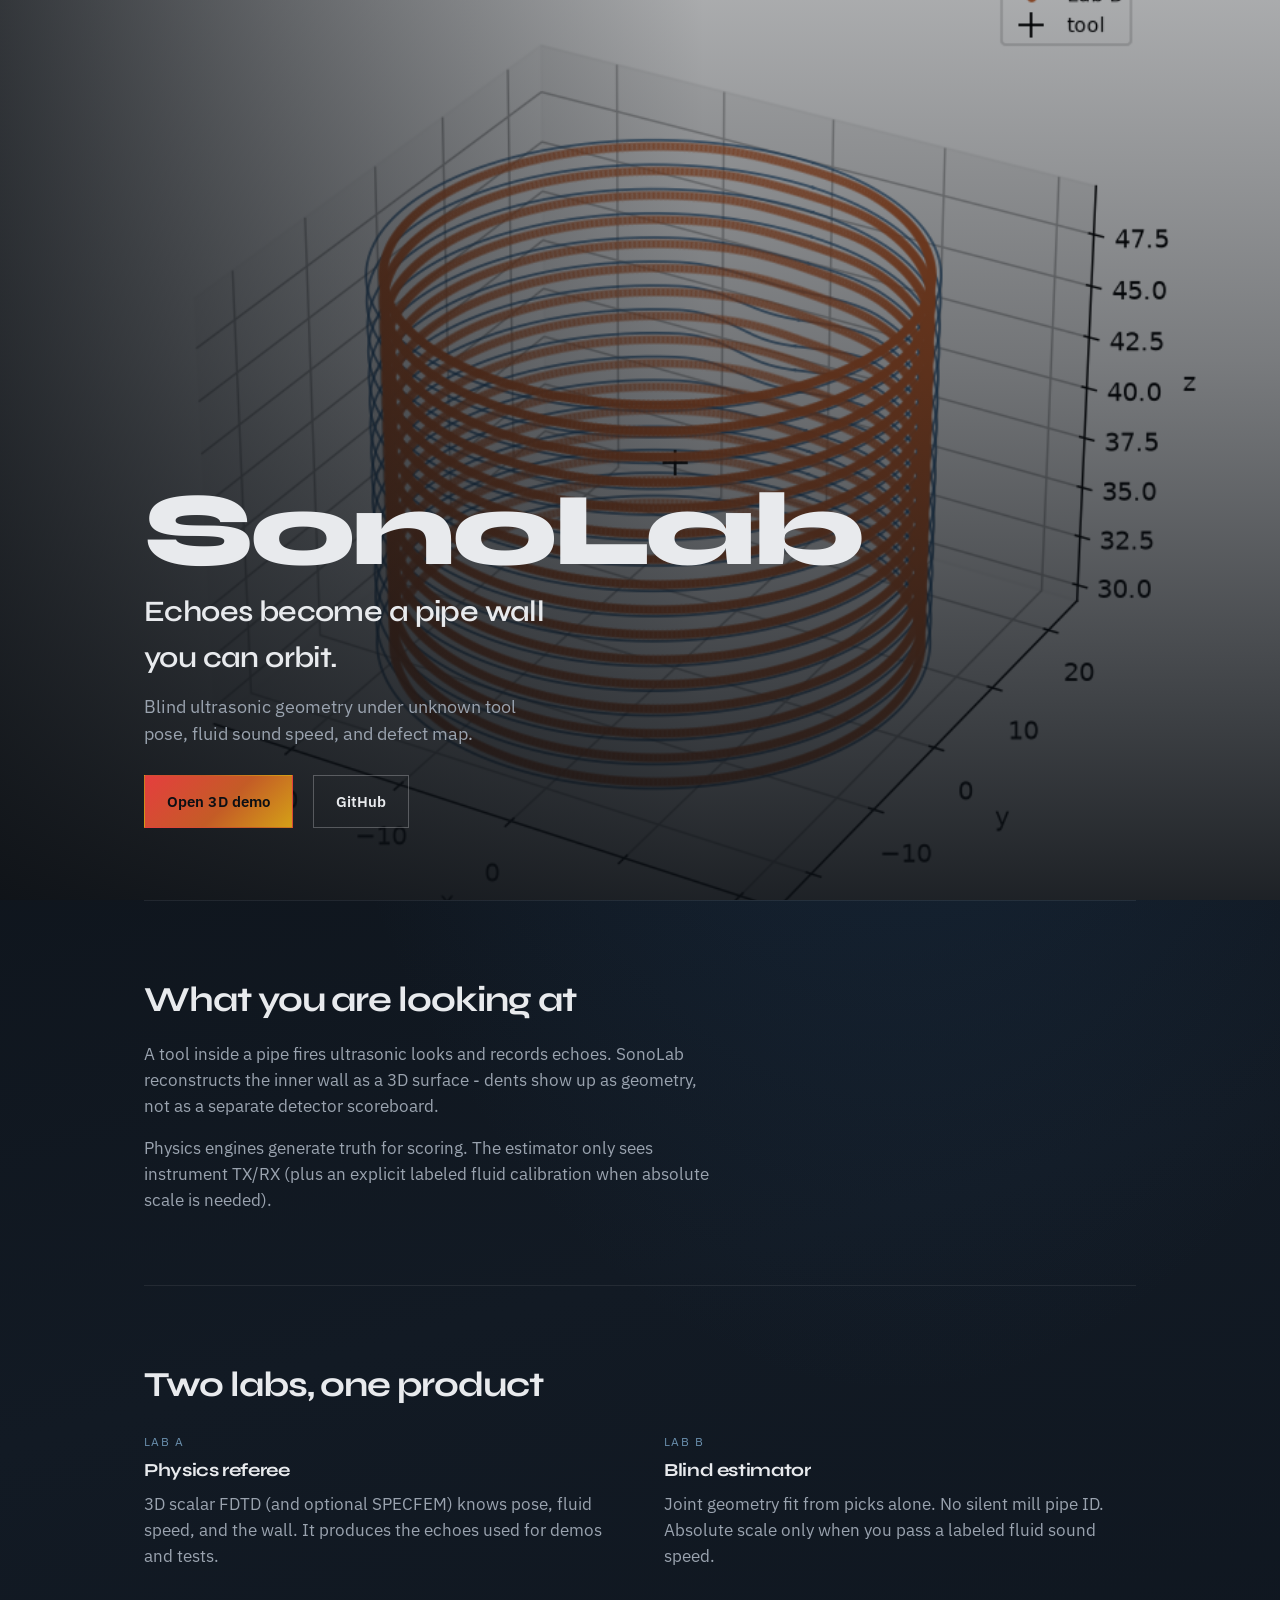
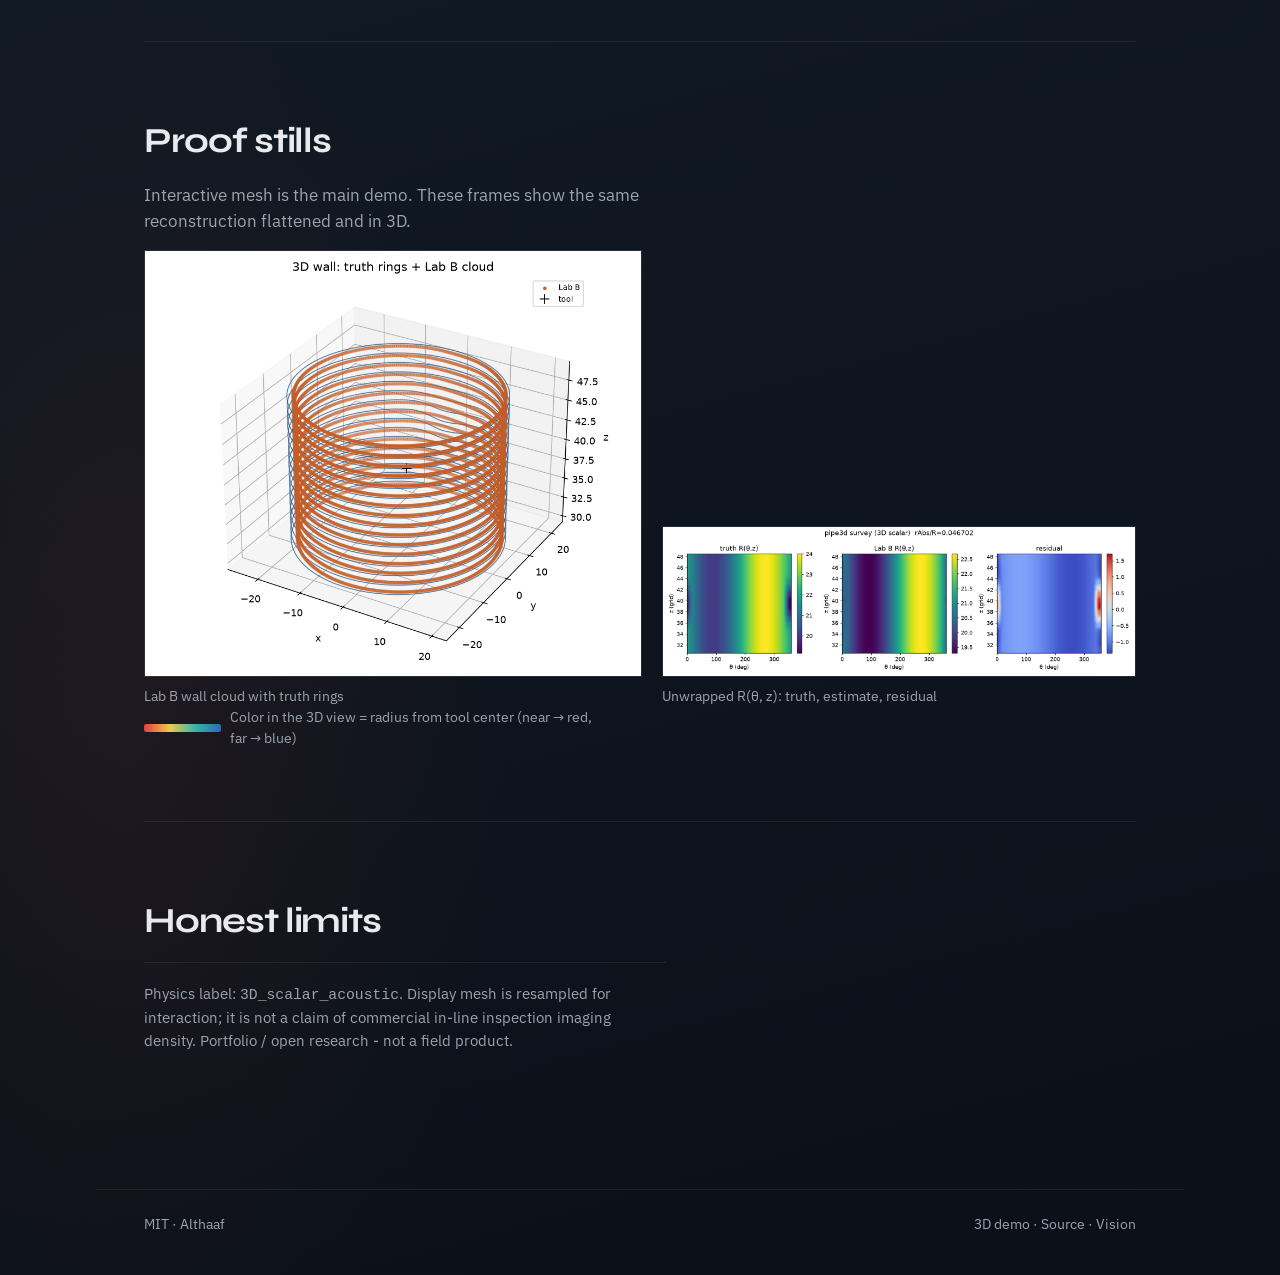
==== docs/index.html @ 9a54b434 "Add GitHub Pages landing for the interactive pipe wall demo. Static site in docs/ with full-bleed he" ====
<!DOCTYPE html>
<html lang="en">
<head>
  <meta charset="utf-8"/>
  <meta name="viewport" content="width=device-width, initial-scale=1"/>
  <title>SonoLab — echoes to 3D pipe wall</title>
  <meta name="description" content="Open research: reconstruct a dense 3D pipe inner wall from ultrasonic echoes under unknown pose and fluid sound speed."/>
  <meta property="og:title" content="SonoLab"/>
  <meta property="og:description" content="Echoes → 3D pipe wall. Interactive demo of blind ultrasonic geometry."/>
  <meta property="og:image" content="demo/block8/survey3d_cloud.png"/>
  <link rel="preconnect" href="https://fonts.googleapis.com"/>
  <link rel="preconnect" href="https://fonts.gstatic.com" crossorigin/>
  <link href="https://fonts.googleapis.com/css2?family=IBM+Plex+Sans:wght@400;500;600&family=Syne:wght@600;700;800&display=swap" rel="stylesheet"/>
  <link rel="stylesheet" href="styles/site.css"/>
</head>
<body>
  <header class="hero">
    <div class="hero-media" aria-hidden="true">
      <video autoplay muted loop playsinline poster="demo/block8/survey3d_cloud.png">
        <source src="demo/block8/orbit.mp4" type="video/mp4"/>
      </video>
      <img src="demo/block8/survey3d_cloud.png" alt="" hidden id="hero-fallback"/>
    </div>
    <div class="hero-shade"></div>
    <div class="hero-copy">
      <p class="brand">SonoLab</p>
      <h1 class="headline">Echoes become a pipe wall you can orbit.</h1>
      <p class="lede">
        Blind ultrasonic geometry under unknown tool pose, fluid sound speed, and defect map.
      </p>
      <div class="cta-row">
        <a class="cta cta-primary" href="demo/block8/survey3d_view.html">Open 3D demo</a>
        <a class="cta cta-ghost" href="https://github.com/althaafsn/sonolab">GitHub</a>
      </div>
    </div>
  </header>

  <main>
    <section class="section" id="story">
      <h2>What you are looking at</h2>
      <p>
        A tool inside a pipe fires ultrasonic looks and records echoes.
        SonoLab reconstructs the inner wall as a 3D surface - dents show up as geometry,
        not as a separate detector scoreboard.
      </p>
      <p>
        Physics engines generate truth for scoring.
        The estimator only sees instrument TX/RX (plus an explicit labeled fluid calibration when absolute scale is needed).
      </p>
    </section>

    <section class="section" id="labs">
      <h2>Two labs, one product</h2>
      <div class="split">
        <div>
          <span class="label">Lab A</span>
          <h3>Physics referee</h3>
          <p>
            3D scalar FDTD (and optional SPECFEM) knows pose, fluid speed, and the wall.
            It produces the echoes used for demos and tests.
          </p>
        </div>
        <div>
          <span class="label">Lab B</span>
          <h3>Blind estimator</h3>
          <p>
            Joint geometry fit from picks alone.
            No silent mill pipe ID.
            Absolute scale only when you pass a labeled fluid sound speed.
          </p>
        </div>
      </div>
    </section>

    <section class="section" id="proof">
      <h2>Proof stills</h2>
      <p>Interactive mesh is the main demo. These frames show the same reconstruction flattened and in 3D.</p>
      <div class="proof">
        <figure>
          <img src="demo/block8/survey3d_cloud.png" alt="Reconstructed 3D pipe wall point cloud with truth rings"/>
          <figcaption>Lab B wall cloud with truth rings</figcaption>
        </figure>
        <figure>
          <img src="demo/block8/survey3d_Rmap.png" alt="Unwrapped R of theta and z maps for truth, estimate, and residual"/>
          <figcaption>Unwrapped R(θ, z): truth, estimate, residual</figcaption>
        </figure>
      </div>
      <p class="swatch"><i aria-hidden="true"></i> Color in the 3D view = radius from tool center (near → red, far → blue)</p>
    </section>

    <section class="section" id="honesty">
      <h2>Honest limits</h2>
      <p class="honesty">
        Physics label: <code>3D_scalar_acoustic</code>.
        Display mesh is resampled for interaction; it is not a claim of commercial in-line inspection imaging density.
        Portfolio / open research - not a field product.
      </p>
    </section>
  </main>

  <footer>
    <span>MIT · Althaaf</span>
    <span>
      <a href="demo/block8/survey3d_view.html">3D demo</a>
      ·
      <a href="https://github.com/althaafsn/sonolab">Source</a>
      ·
      <a href="ECHO_TO_GEOMETRY_VISION.md">Vision</a>
    </span>
  </footer>

  <script>
    const v = document.querySelector(".hero-media video");
    const fallback = document.getElementById("hero-fallback");
    if (v) {
      v.addEventListener("error", () => {
        v.hidden = true;
        fallback.hidden = false;
      });
      v.play().catch(() => {
        v.hidden = true;
        fallback.hidden = false;
      });
    }
  </script>
</body>
</html>
---- docs/styles/site.css ----
:root {
  --bg: #0b0f14;
  --bg-mid: #121a24;
  --ink: #e8eaed;
  --muted: #9aa3af;
  --near: #e53e3e;
  --far: #2b6cb0;
  --mid: #38b2ac;
  --steel: #6a8fad;
  --font-display: "Syne", "Arial Narrow", sans-serif;
  --font-body: "IBM Plex Sans", "Segoe UI", sans-serif;
  --max: 68rem;
}

*,
*::before,
*::after {
  box-sizing: border-box;
}

html {
  scroll-behavior: smooth;
}

body {
  margin: 0;
  color: var(--ink);
  font-family: var(--font-body);
  font-size: 1.05rem;
  line-height: 1.55;
  background:
    radial-gradient(ellipse 90% 70% at 70% 10%, rgba(42, 90, 140, 0.28), transparent 55%),
    radial-gradient(ellipse 60% 50% at 10% 80%, rgba(229, 62, 62, 0.08), transparent 50%),
    linear-gradient(165deg, var(--bg) 0%, var(--bg-mid) 45%, #0a1018 100%);
  min-height: 100vh;
}

a {
  color: inherit;
}

img,
video {
  max-width: 100%;
  display: block;
}

/* —— Hero —— */
.hero {
  position: relative;
  min-height: 100vh;
  min-height: 100dvh;
  display: flex;
  align-items: flex-end;
  overflow: hidden;
}

.hero-media {
  position: absolute;
  inset: 0;
  z-index: 0;
}

.hero-media video,
.hero-media img {
  width: 100%;
  height: 100%;
  object-fit: cover;
  object-position: center;
  animation: ken 28s ease-in-out infinite alternate;
}

@keyframes ken {
  from {
    transform: scale(1);
    opacity: 0.88;
  }
  to {
    transform: scale(1.06);
    opacity: 1;
  }
}

.hero-shade {
  position: absolute;
  inset: 0;
  z-index: 1;
  background:
    linear-gradient(180deg, rgba(11, 15, 20, 0.35) 0%, rgba(11, 15, 20, 0.55) 40%, rgba(11, 15, 20, 0.92) 100%),
    linear-gradient(90deg, rgba(11, 15, 20, 0.75) 0%, transparent 55%);
  pointer-events: none;
}

.hero-copy {
  position: relative;
  z-index: 2;
  width: min(100%, var(--max));
  margin: 0 auto;
  padding: clamp(1.5rem, 4vw, 3rem);
  padding-bottom: clamp(2.5rem, 8vh, 5rem);
}

.brand {
  margin: 0 0 0.65rem;
  font-family: var(--font-display);
  font-weight: 800;
  font-size: clamp(3.2rem, 12vw, 6.5rem);
  line-height: 0.92;
  letter-spacing: -0.04em;
  opacity: 0;
  transform: translateY(18px);
  animation: rise 0.9s cubic-bezier(0.22, 1, 0.36, 1) 0.1s forwards;
}

.headline {
  margin: 0 0 0.75rem;
  font-family: var(--font-display);
  font-weight: 600;
  font-size: clamp(1.25rem, 3.2vw, 1.85rem);
  letter-spacing: -0.02em;
  max-width: 22ch;
  opacity: 0;
  transform: translateY(18px);
  animation: rise 0.9s cubic-bezier(0.22, 1, 0.36, 1) 0.22s forwards;
}

.lede {
  margin: 0 0 1.75rem;
  color: var(--muted);
  font-size: clamp(0.95rem, 2vw, 1.1rem);
  max-width: 36ch;
  opacity: 0;
  transform: translateY(18px);
  animation: rise 0.9s cubic-bezier(0.22, 1, 0.36, 1) 0.34s forwards;
}

.cta-row {
  display: flex;
  flex-wrap: wrap;
  gap: 0.85rem 1.25rem;
  align-items: center;
  opacity: 0;
  transform: translateY(18px);
  animation: rise 0.9s cubic-bezier(0.22, 1, 0.36, 1) 0.46s forwards;
}

@keyframes rise {
  to {
    opacity: 1;
    transform: translateY(0);
  }
}

.cta {
  display: inline-flex;
  align-items: center;
  gap: 0.4rem;
  padding: 0.85rem 1.35rem;
  text-decoration: none;
  font-weight: 600;
  font-size: 0.95rem;
  letter-spacing: 0.01em;
  border: 1px solid transparent;
  transition: transform 0.2s ease, border-color 0.2s ease, background 0.2s ease;
}

.cta-primary {
  background: linear-gradient(135deg, var(--near), #c45c26 55%, #d4a017);
  color: #0b0f14;
}

.cta-primary:hover {
  transform: translateY(-2px);
}

.cta-ghost {
  background: transparent;
  border-color: rgba(232, 234, 237, 0.28);
  color: var(--ink);
  position: relative;
}

.cta-ghost::after {
  content: "";
  position: absolute;
  left: 1.35rem;
  right: 1.35rem;
  bottom: 0.55rem;
  height: 1px;
  background: var(--steel);
  transform: scaleX(0);
  transform-origin: left;
  transition: transform 0.28s ease;
}

.cta-ghost:hover::after {
  transform: scaleX(1);
}

.cta-ghost:hover {
  border-color: rgba(106, 143, 173, 0.7);
}

/* —— Sections —— */
main {
  width: min(100%, var(--max));
  margin: 0 auto;
  padding: 0 clamp(1.5rem, 4vw, 3rem) 4rem;
}

.section {
  padding: clamp(3rem, 8vh, 5.5rem) 0;
  border-top: 1px solid rgba(232, 234, 237, 0.08);
}

.section h2 {
  margin: 0 0 0.85rem;
  font-family: var(--font-display);
  font-size: clamp(1.6rem, 3.5vw, 2.2rem);
  font-weight: 700;
  letter-spacing: -0.03em;
}

.section p {
  margin: 0 0 1rem;
  color: var(--muted);
  max-width: 58ch;
}

.section p:last-child {
  margin-bottom: 0;
}

.split {
  display: grid;
  gap: 1.5rem 3rem;
  grid-template-columns: 1fr;
}

@media (min-width: 760px) {
  .split {
    grid-template-columns: 1fr 1fr;
    align-items: start;
  }
}

.split h3 {
  margin: 0 0 0.4rem;
  font-family: var(--font-display);
  font-size: 1.15rem;
  font-weight: 700;
  letter-spacing: -0.02em;
}

.split .label {
  display: inline-block;
  margin-bottom: 0.35rem;
  font-size: 0.72rem;
  letter-spacing: 0.12em;
  text-transform: uppercase;
  color: var(--steel);
}

.proof {
  display: grid;
  gap: 1.25rem;
  grid-template-columns: 1fr;
}

@media (min-width: 700px) {
  .proof {
    grid-template-columns: 1.05fr 1fr;
    align-items: end;
  }
}

.proof figure {
  margin: 0;
}

.proof img {
  width: 100%;
  border: 1px solid rgba(232, 234, 237, 0.1);
}

.proof figcaption {
  margin-top: 0.55rem;
  font-size: 0.85rem;
  color: var(--muted);
}

.honesty {
  padding: 1.25rem 0 0;
  border-top: 1px solid rgba(232, 234, 237, 0.08);
  font-size: 0.92rem;
  color: var(--muted);
  max-width: 52ch;
}

.swatch {
  display: inline-flex;
  align-items: center;
  gap: 0.55rem;
  margin-top: 0.75rem;
  font-size: 0.85rem;
  color: var(--muted);
}

.swatch i {
  display: inline-block;
  width: 5.5rem;
  height: 0.55rem;
  border-radius: 2px;
  background: linear-gradient(90deg, var(--near), #ecc94b, var(--mid), var(--far));
}

footer {
  width: min(100%, var(--max));
  margin: 0 auto;
  padding: 1.5rem clamp(1.5rem, 4vw, 3rem) 2.5rem;
  border-top: 1px solid rgba(232, 234, 237, 0.08);
  display: flex;
  flex-wrap: wrap;
  gap: 0.75rem 1.5rem;
  justify-content: space-between;
  color: var(--muted);
  font-size: 0.88rem;
}

footer a {
  text-decoration: none;
  border-bottom: 1px solid transparent;
  transition: border-color 0.2s ease, color 0.2s ease;
}

footer a:hover {
  color: var(--ink);
  border-bottom-color: var(--steel);
}

@media (prefers-reduced-motion: reduce) {
  .brand,
  .headline,
  .lede,
  .cta-row,
  .hero-media video,
  .hero-media img {
    animation: none !important;
    opacity: 1 !important;
    transform: none !important;
  }
}
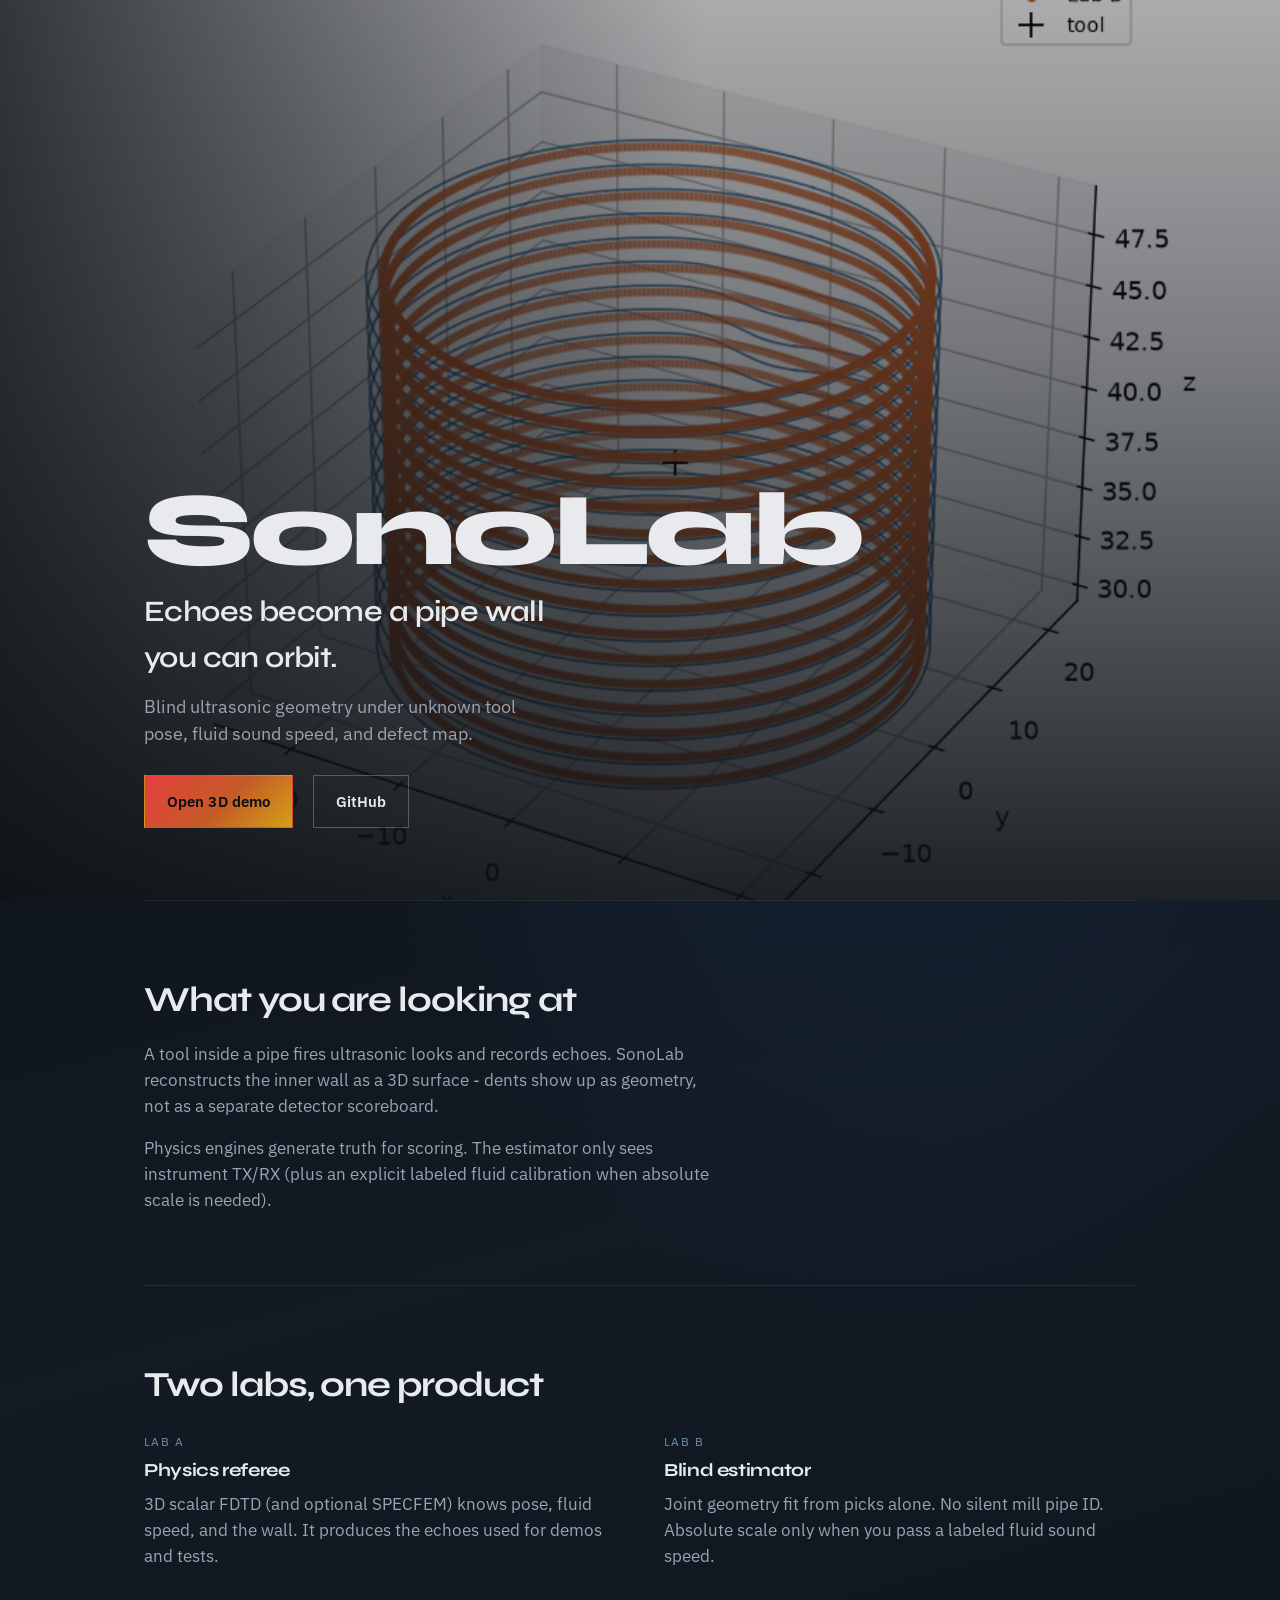
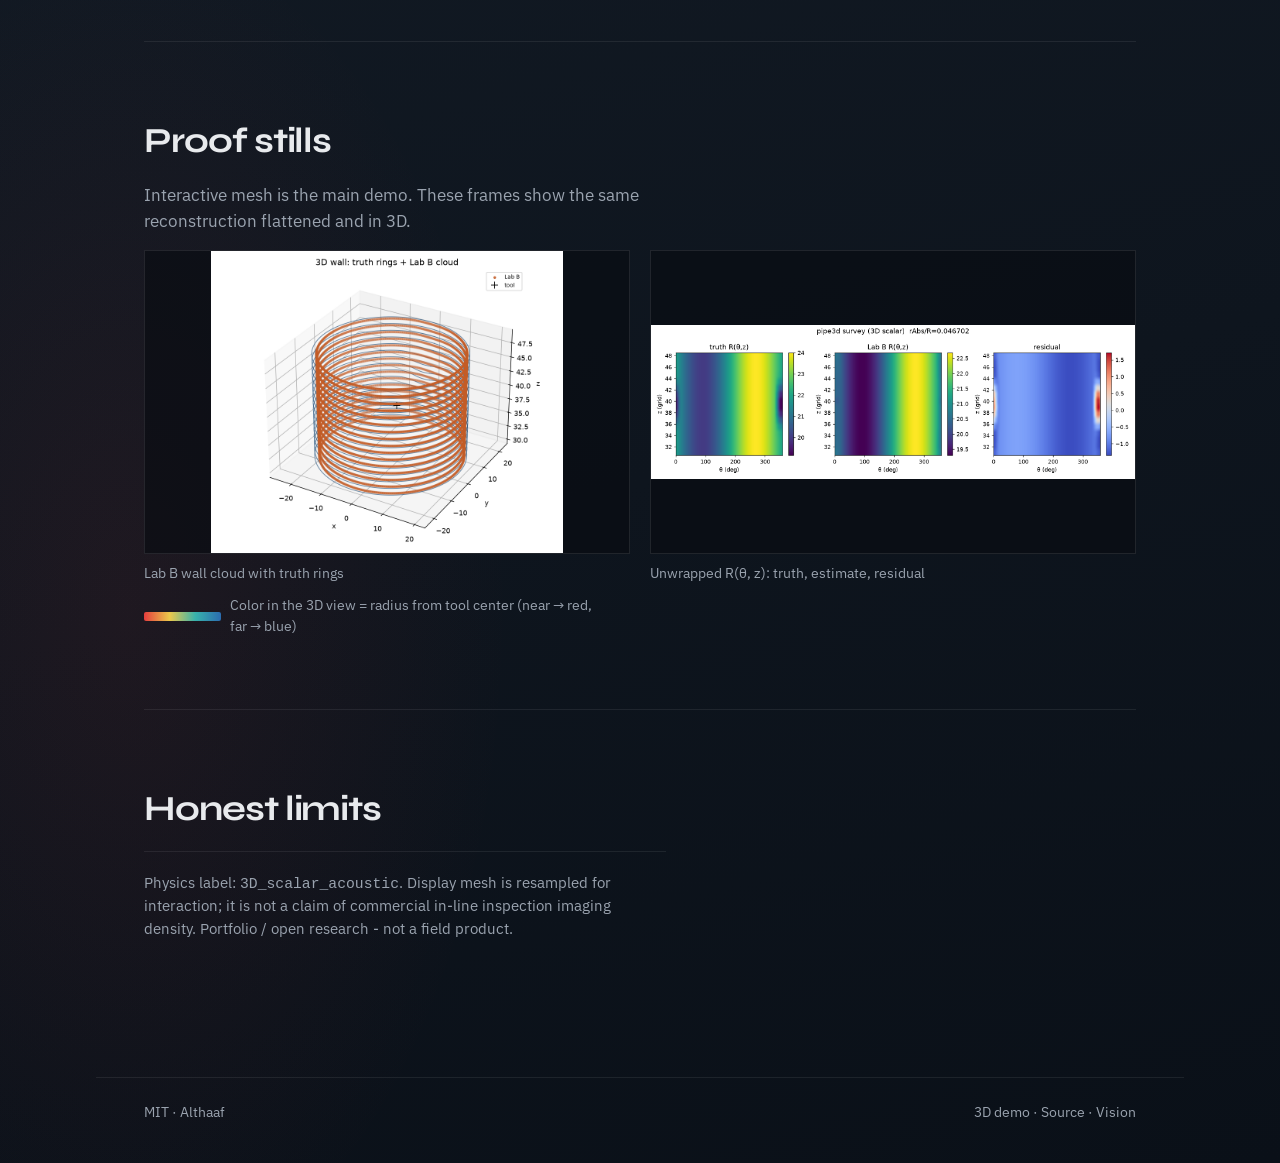
==== commit beba17a6: "Equal-size frames for proof stills on the landing page." ====
--- a/docs/index.html
+++ b/docs/index.html
@@ -77,11 +77,15 @@
       <p>Interactive mesh is the main demo. These frames show the same reconstruction flattened and in 3D.</p>
       <div class="proof">
         <figure>
-          <img src="demo/block8/survey3d_cloud.png" alt="Reconstructed 3D pipe wall point cloud with truth rings"/>
+          <div class="frame">
+            <img src="demo/block8/survey3d_cloud.png" alt="Reconstructed 3D pipe wall point cloud with truth rings"/>
+          </div>
           <figcaption>Lab B wall cloud with truth rings</figcaption>
         </figure>
         <figure>
-          <img src="demo/block8/survey3d_Rmap.png" alt="Unwrapped R of theta and z maps for truth, estimate, and residual"/>
+          <div class="frame">
+            <img src="demo/block8/survey3d_Rmap.png" alt="Unwrapped R of theta and z maps for truth, estimate, and residual"/>
+          </div>
           <figcaption>Unwrapped R(θ, z): truth, estimate, residual</figcaption>
         </figure>
       </div>
--- a/docs/styles/site.css
+++ b/docs/styles/site.css
@@ -269,24 +269,42 @@
 
 @media (min-width: 700px) {
   .proof {
-    grid-template-columns: 1.05fr 1fr;
-    align-items: end;
+    grid-template-columns: 1fr 1fr;
+    align-items: stretch;
   }
 }
 
 .proof figure {
   margin: 0;
+  display: flex;
+  flex-direction: column;
+  min-width: 0;
+}
+
+.proof .frame {
+  flex: 1 1 auto;
+  display: flex;
+  align-items: center;
+  justify-content: center;
+  min-height: clamp(12rem, 28vw, 18rem);
+  aspect-ratio: 16 / 10;
+  background: rgba(8, 12, 18, 0.65);
+  border: 1px solid rgba(232, 234, 237, 0.1);
+  overflow: hidden;
 }
 
 .proof img {
   width: 100%;
-  border: 1px solid rgba(232, 234, 237, 0.1);
+  height: 100%;
+  object-fit: contain;
+  object-position: center;
 }
 
 .proof figcaption {
   margin-top: 0.55rem;
   font-size: 0.85rem;
   color: var(--muted);
+  min-height: 2.4em;
 }
 
 .honesty {
